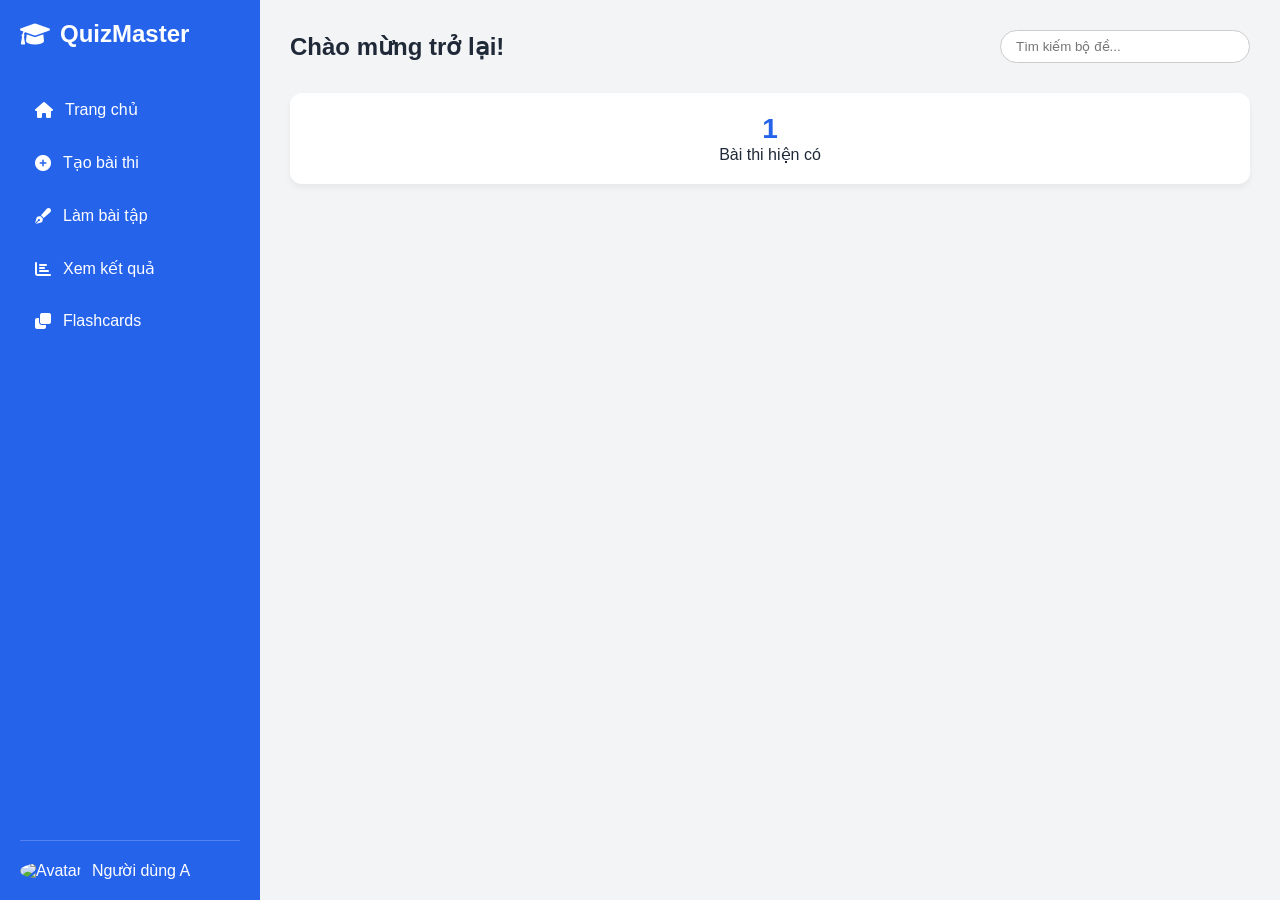
==== FrondEnd/pages/Flashcard-Study.html @ 721d77ac "Update" ====
<!DOCTYPE html>
<html lang="vi">
<head>
    <meta charset="UTF-8">
    <title>Ôn tập Flashcards</title>
    <link rel="stylesheet" href="https://cdnjs.cloudflare.com/ajax/libs/font-awesome/6.0.0/css/all.min.css">
    <link rel="stylesheet" href="../assets/css/Flashcard-Study.css"> </head>
<body style="background: #f3f4f6;">
    <div class="study-wrapper">
        <div class="study-header">
            <button onclick="window.location.href='Home.html'" class="btn-secondary">
                <i class="fas fa-times"></i> Thoát
            </button>
            <h2 id="study-set-title">Đang tải...</h2>
            <div id="progress-text">0/0</div>
        </div>

        <div class="progress-bar-container">
            <div id="study-progress" class="progress-fill" style="width: 0%;"></div>
        </div>

        <div class="flashcard-container">
            <div class="flip-card" id="main-card" onclick="this.classList.toggle('flipped')">
                <div class="flip-card-inner">
                    <div class="flip-card-front">
                        <div class="side-label">MẶT TRƯỚC</div>
                        <h1 id="card-term">...</h1>
                    </div>
                    <div class="flip-card-back">
                        <div class="side-label">MẶT SAU</div>
                        <h1 id="card-definition">...</h1>
                    </div>
                </div>
            </div>
        </div>

        <div class="study-controls">
            <button onclick="prevCard()" class="btn-nav" id="btn-prev"><i class="fas fa-chevron-left"></i></button>
            <button onclick="nextCard()" class="btn-nav" id="btn-next"><i class="fas fa-chevron-right"></i></button>
        </div>
        <p style="text-align:center; color:#6b7280; margin-top:15px;">Mẹo: Click vào thẻ để lật mặt sau</p>
    </div>

    <script src="../assets/js/Flashcard-Study.js"></script>
</body>
</html>
---- FrondEnd/assets/css/Flashcard-Study.css ----
.study-wrapper { 
    max-width: 600px; 
    margin: 50px auto; 
    padding: 20px; 
}

.study-header { 
    display: flex; 
    justify-content: space-between; 
    align-items: center; 
    margin-bottom: 20px; 
}

/* Thanh tiến trình */
.progress-bar-container { 
    background: #e5e7eb; 
    height: 8px; 
    border-radius: 4px; 
    margin-bottom: 30px; 
}

.progress-fill { 
    background: #2563eb; 
    height: 100%; 
    border-radius: 4px; 
    transition: 0.3s; }

/* Container thẻ 3D */
/* Container giữ không gian 3D */
.flashcard-container { 
    perspective: 1000px; 
    height: 350px; 
    width: 100%;
    max-width: 500px;
    margin: 0 auto;
}

/* Khung lật thẻ */
.flip-card {
    width: 100%;
    height: 100%;
    cursor: pointer;
}

/* Lớp "Bản lề" - Đây là lớp sẽ xoay */
.flip-card-inner {
    position: relative;
    width: 100%;
    height: 100%;
    text-align: center;
    transition: transform 0.6s cubic-bezier(0.4, 0, 0.2, 1);
    transform-style: preserve-3d; /* Giữ môi trường 3D cho các con */
}

/* Khi lật thẻ: Xoay lớp INNER, không xoay lớp CARD ngoài cùng */
.flip-card.flipped .flip-card-inner {
    transform: rotateY(180deg);
}

.flip-card-front, .flip-card-back {
    position: absolute;
    width: 100%;
    height: 100%;
    -webkit-backface-visibility: hidden; /* Giấu mặt sau khi bị xoay đi */
    backface-visibility: hidden;
    display: flex;
    flex-direction: column;
    align-items: center;
    justify-content: center;
    border-radius: 24px;
    padding: 30px;
    box-shadow: 0 10px 30px rgba(0,0,0,0.1);
}

/* Mặt trước mặc định là 0 độ */
.flip-card-front {
    background: white;
    color: #1e293b;
    border: 2px solid #e2e8f0;
    z-index: 2;
}

/* Mặt sau PHẢI được lật sẵn 180 độ ngay từ đầu */
/* Nhờ đó khi cả khối inner xoay 180, nó sẽ trở về 0 (đọc được bình thường) */
.flip-card-back {
    background: #2563eb;
    color: white;
    transform: rotateY(180deg);
}

.side-label { 
    font-size: 10px; 
    letter-spacing: 2px;
    color: #94a3b8;
    margin-bottom: 20px; 
    position: absolute; 
    top: 20px; 
}

.flip-card-back .side-label { 
    color: #bfdbfe; 
}

/* Nút điều hướng */
.study-controls { 
    display: flex; 
    justify-content: center; 
    gap: 40px; 
    margin-top: 30px; 
}

.btn-nav { 
    width: 60px; 
    height: 60px; 
    border-radius: 50%; 
    border: none; 
    background: white; 
    font-size: 20px; 
    cursor: pointer; 
    box-shadow: 0 4px 6px rgba(0,0,0,0.05); 
    transition: 0.2s; 
}

.btn-nav:hover:not(:disabled) {
    background: #2563eb; 
    color: white; 
    transform: scale(1.1); 
}

.btn-nav:disabled { 
    opacity: 0.3; 
    cursor: not-allowed; 
}
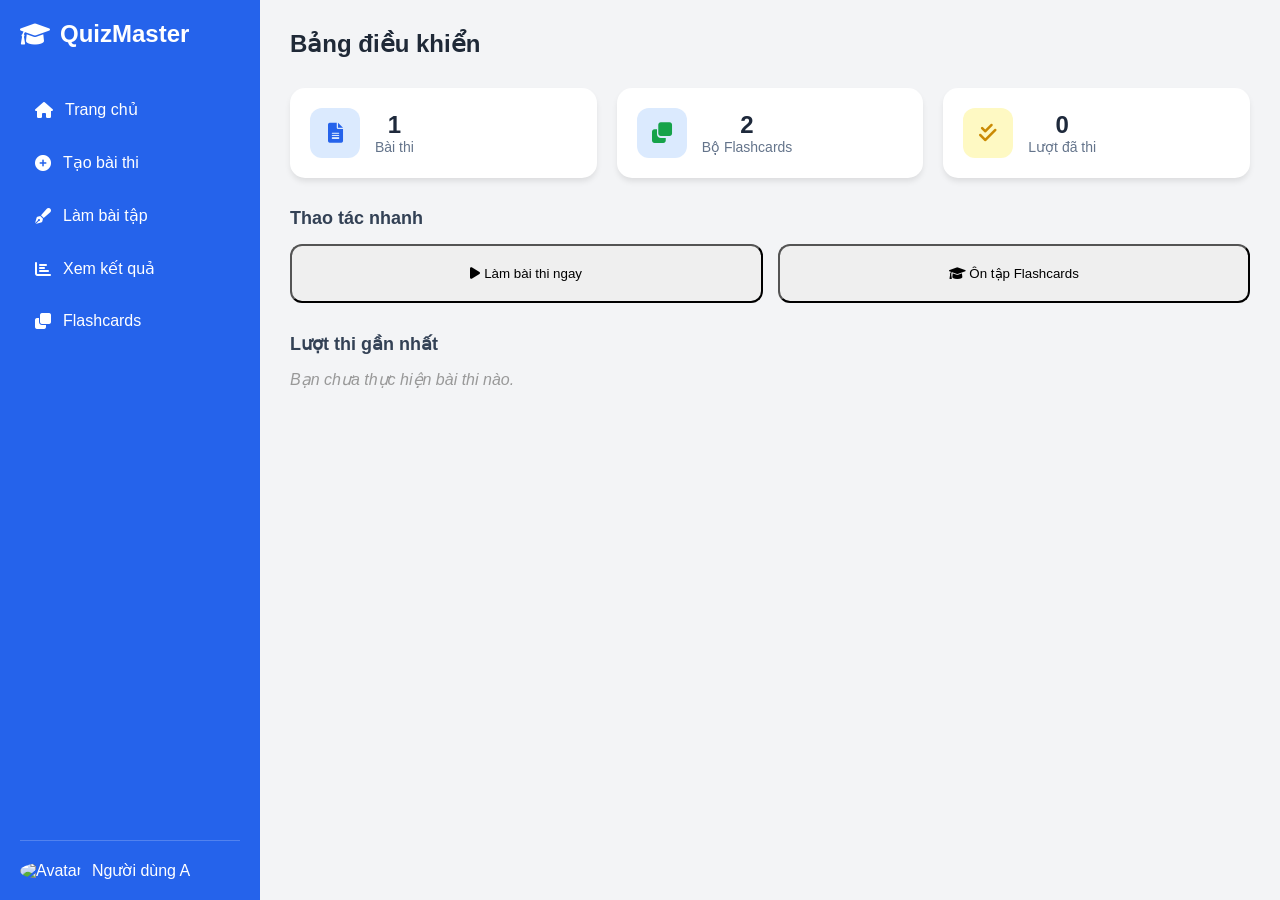
==== commit 1bd58f37: "Final" ====
--- a/FrondEnd/pages/Flashcard-Study.html
+++ b/FrondEnd/pages/Flashcard-Study.html
@@ -41,6 +41,18 @@
         <p style="text-align:center; color:#6b7280; margin-top:15px;">Mẹo: Click vào thẻ để lật mặt sau</p>
     </div>
 
+    <div class="feedback-controls">
+        <button onclick="rateCard('easy')" class="btn-rate easy" title="Đã thuộc">
+            <i class="fas fa-check-circle"></i> <span>Đã thuộc</span>
+        </button>
+        
+        <button onclick="rateCard('medium')" class="btn-rate medium" title="Tạm nhớ">
+            <i class="fas fa-hourglass-half"></i> <span>Tạm nhớ</span>
+
+        <button onclick="rateCard('hard')" class="btn-rate hard" title="Quên">
+            <i class="fas fa-times-circle"></i> <span>Quên</span>
+        </button>
+    </div>
     <script src="../assets/js/Flashcard-Study.js"></script>
 </body>
 </html>
--- a/FrondEnd/assets/css/Flashcard-Study.css
+++ b/FrondEnd/assets/css/Flashcard-Study.css
@@ -132,3 +132,44 @@
     cursor: not-allowed; 
 }
 
+.feedback-controls {
+    display: flex;
+    justify-content: center;
+    gap: 15px;
+    margin-top: 25px;
+}
+
+.btn-rate {
+    border: none;
+    padding: 10px 20px;
+    border-radius: 30px;
+    cursor: pointer;
+    display: flex;
+    flex-direction: column;
+    align-items: center;
+    gap: 5px;
+    font-size: 12px;
+    font-weight: 600;
+    transition: 0.2s;
+    min-width: 90px;
+    background: #fff;
+    box-shadow: 0 2px 8px rgba(0,0,0,0.05);
+}
+
+.btn-rate i { font-size: 20px; }
+
+/* Màu sắc từng loại nút */
+.btn-rate.easy { color: #16a34a; }
+.btn-rate.easy:hover { background: #dcfce7; }
+
+.btn-rate.medium { color: #ca8a04; }
+.btn-rate.medium:hover { background: #fef9c3; }
+
+.btn-rate.hard { color: #dc2626; }
+.btn-rate.hard:hover { background: #fee2e2; }
+
+/* Hiệu ứng viền cho thẻ khi được đánh giá */
+.flip-card-inner {
+    border: 3px solid transparent;
+    transition: border-color 0.3s;
+}
